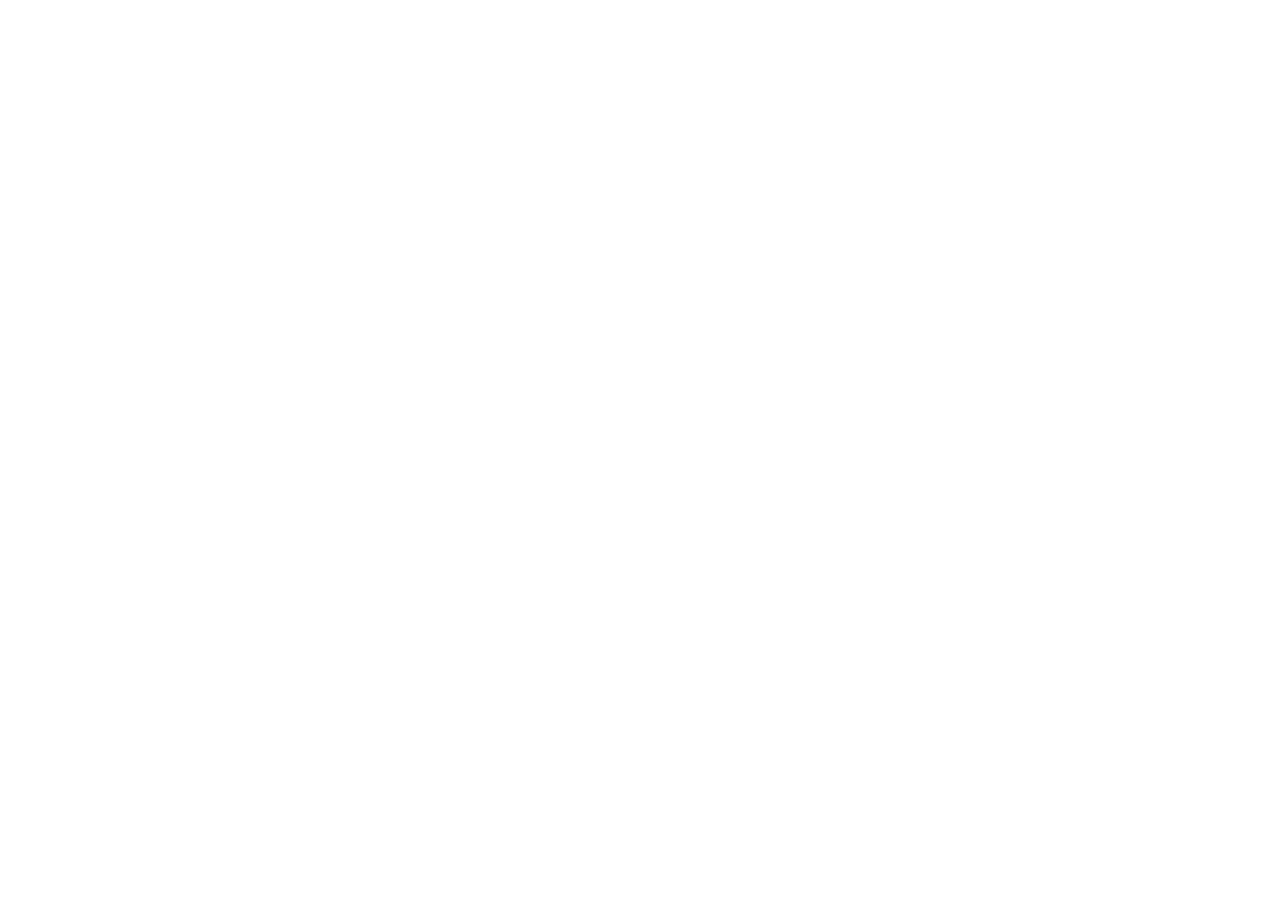
==== index.html @ 5c70a9cc "Added Boilerplate html code to index.html file and linked index.css and blog.html to it" ====
<!DOCTYPE html>
<html lang="en">

<head>
    <meta charset="UTF-8">
    <meta name="viewport" content="width=device-width, initial-scale=1.0">
    <title>Home</title>
    <link href="css/index.css" rel="stylesheet" type="text/css">
    <link href="html/blog.html" rel="stylesheet" type="text/html">
</head>

<body>

</body>

</html>
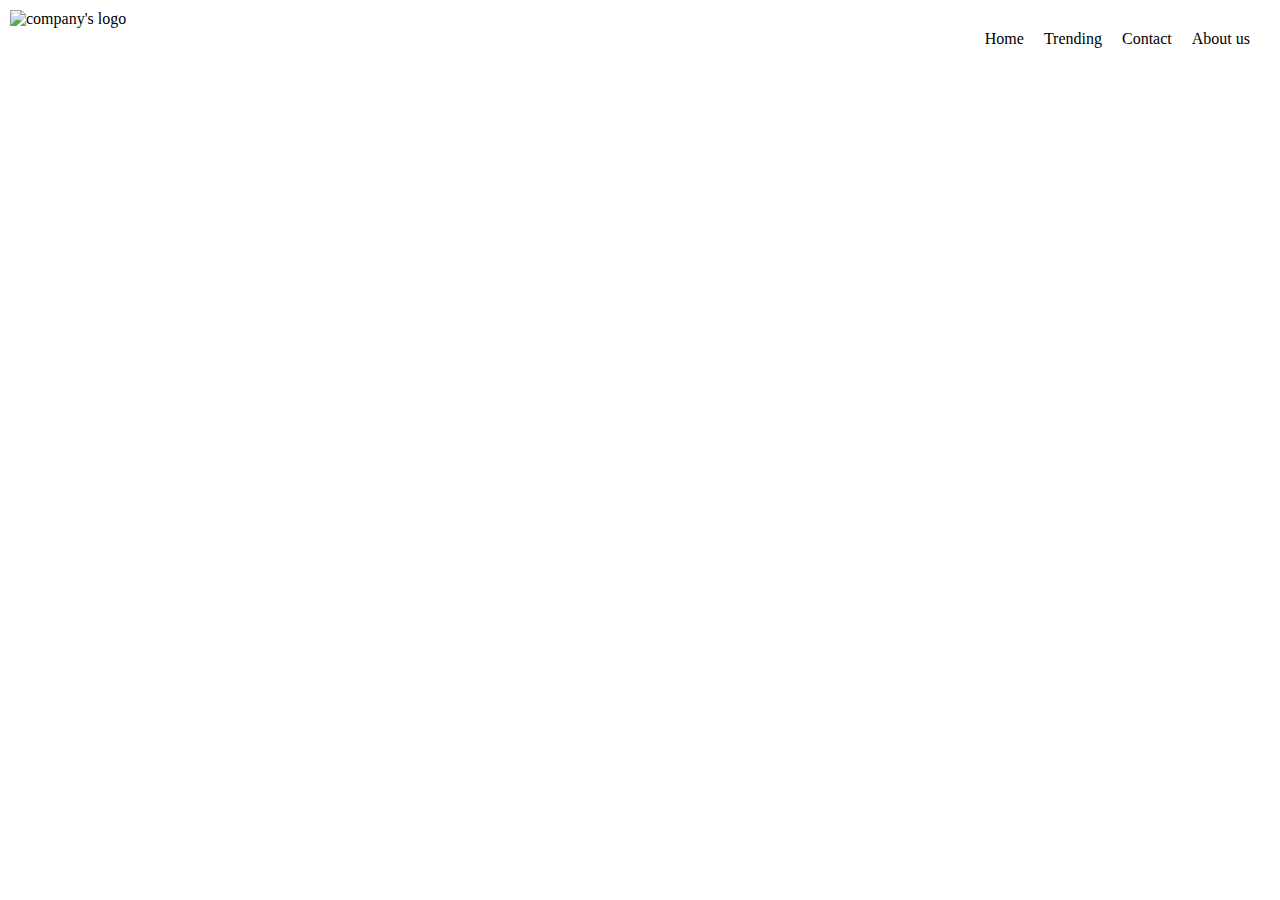
==== commit da74dbda: "added nav bar to index.html" ====
--- a/index.html
+++ b/index.html
@@ -11,6 +11,20 @@
 
 <body>
 
+    <header class="nav-bar">
+        <div class="logo">
+            <img src="images/logo.png" alt="company's logo" />
+        </div>
+
+        <div class="nav">
+            <a href="#">Home</a>
+            <a href="#">Trending</a>
+            <a href="#">Contact</a>
+            <a href="#">About us</a>
+        </div>
+
+    </header>
+
 </body>
 
 </html>--- a/css/index.css
+++ b/css/index.css
@@ -0,0 +1,60 @@
+*{
+    box-sizing: border-box;
+    /*border: 1px solid black;
+    */
+}
+
+body{
+    width: 100%;
+    margin: 0;
+    padding: 0;
+}
+
+/*********** NAV BAR**************/
+/*********************************/
+
+.nav-bar{
+    display: block;
+    width: 100%;
+}
+
+.logo{
+    text-align: center;
+    padding: 10px 10px 0 10px;
+}
+.nav{
+    padding: 20px;
+    display:flex;
+    flex-direction: column;
+}
+.nav a{
+    padding: 10px;
+    text-align: center;
+    text-decoration: none;
+    color: black;
+}
+
+.nav a:hover{
+    color: white;
+    background-color:black;
+}
+
+@media(min-width:600px){
+    .nav-bar{
+        display: grid;
+        grid-template-areas: "bd hd hd hd";
+    }
+    .logo{
+        grid-area: bd;
+        text-align:start;
+    } 
+    .nav{
+        display:flex;
+        flex-direction: row;
+        grid-area: hd;
+        justify-content: flex-end;
+    }
+    
+    
+}
+*/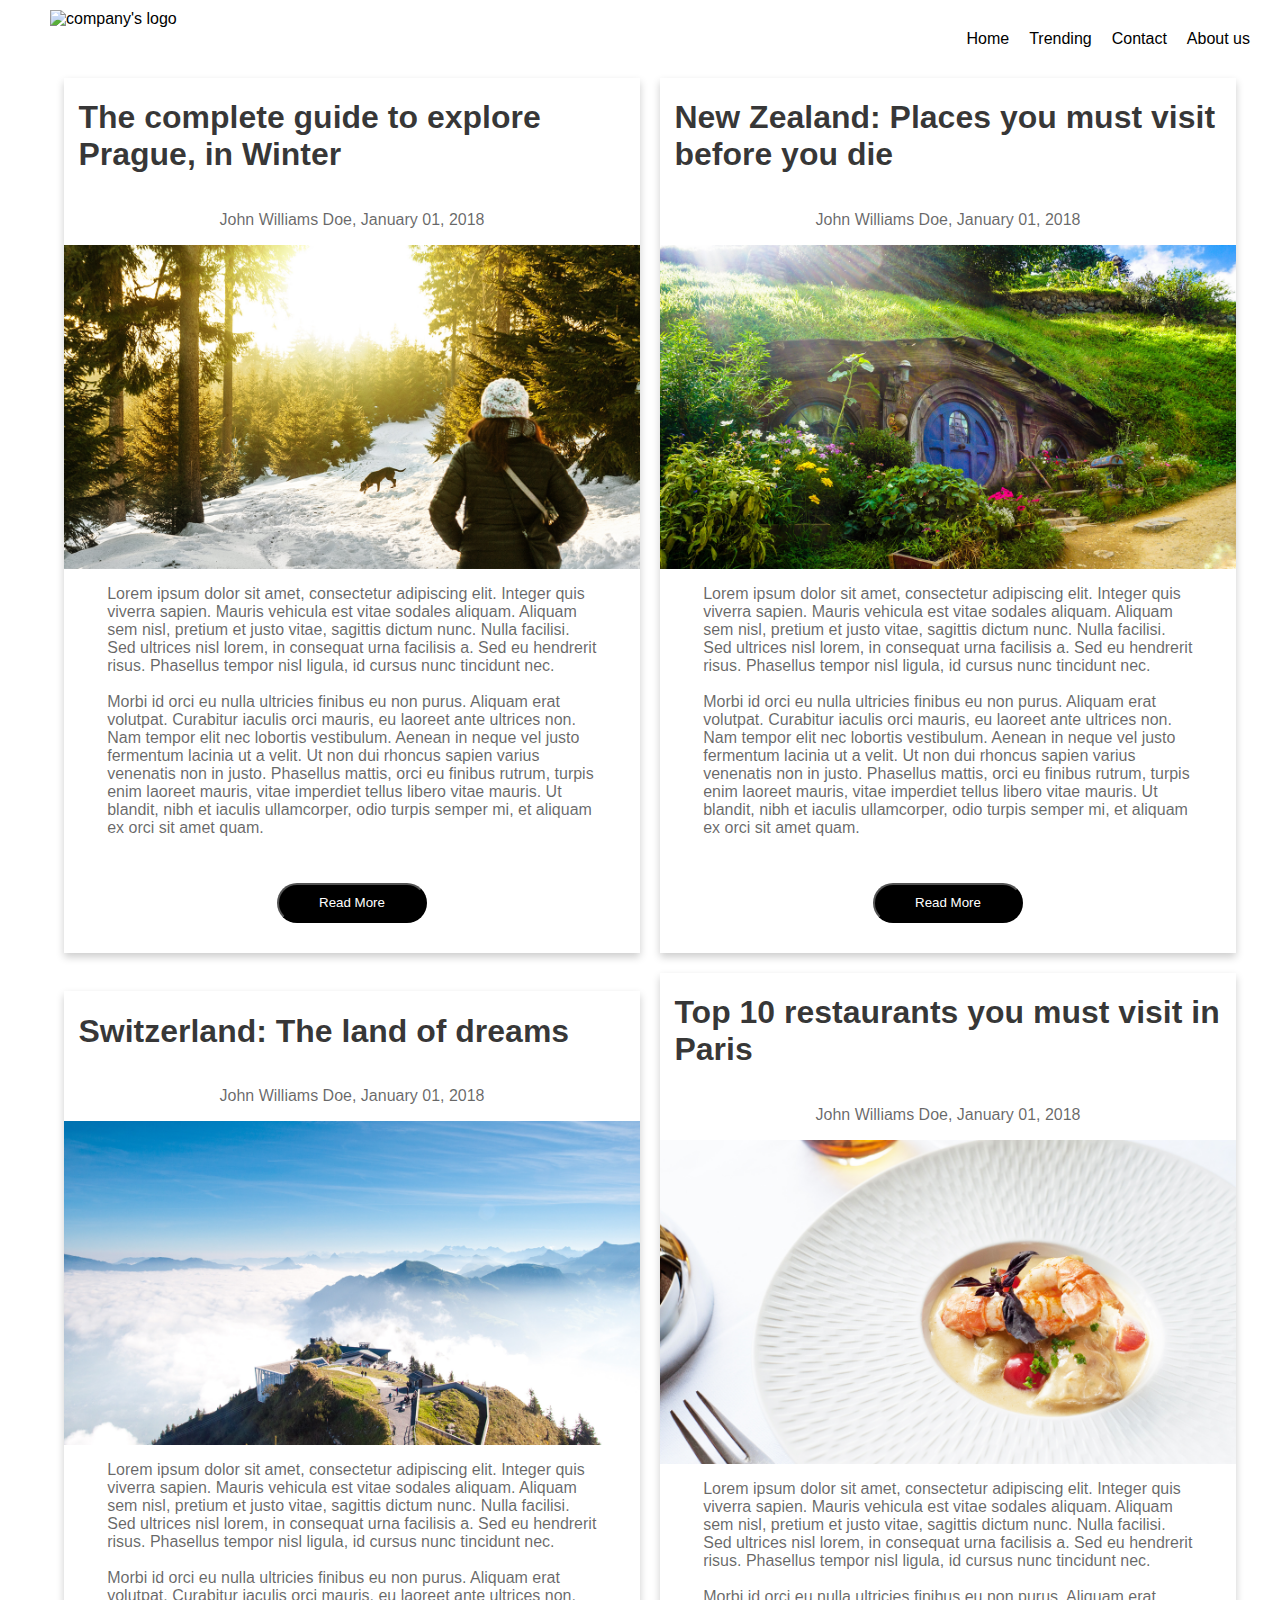
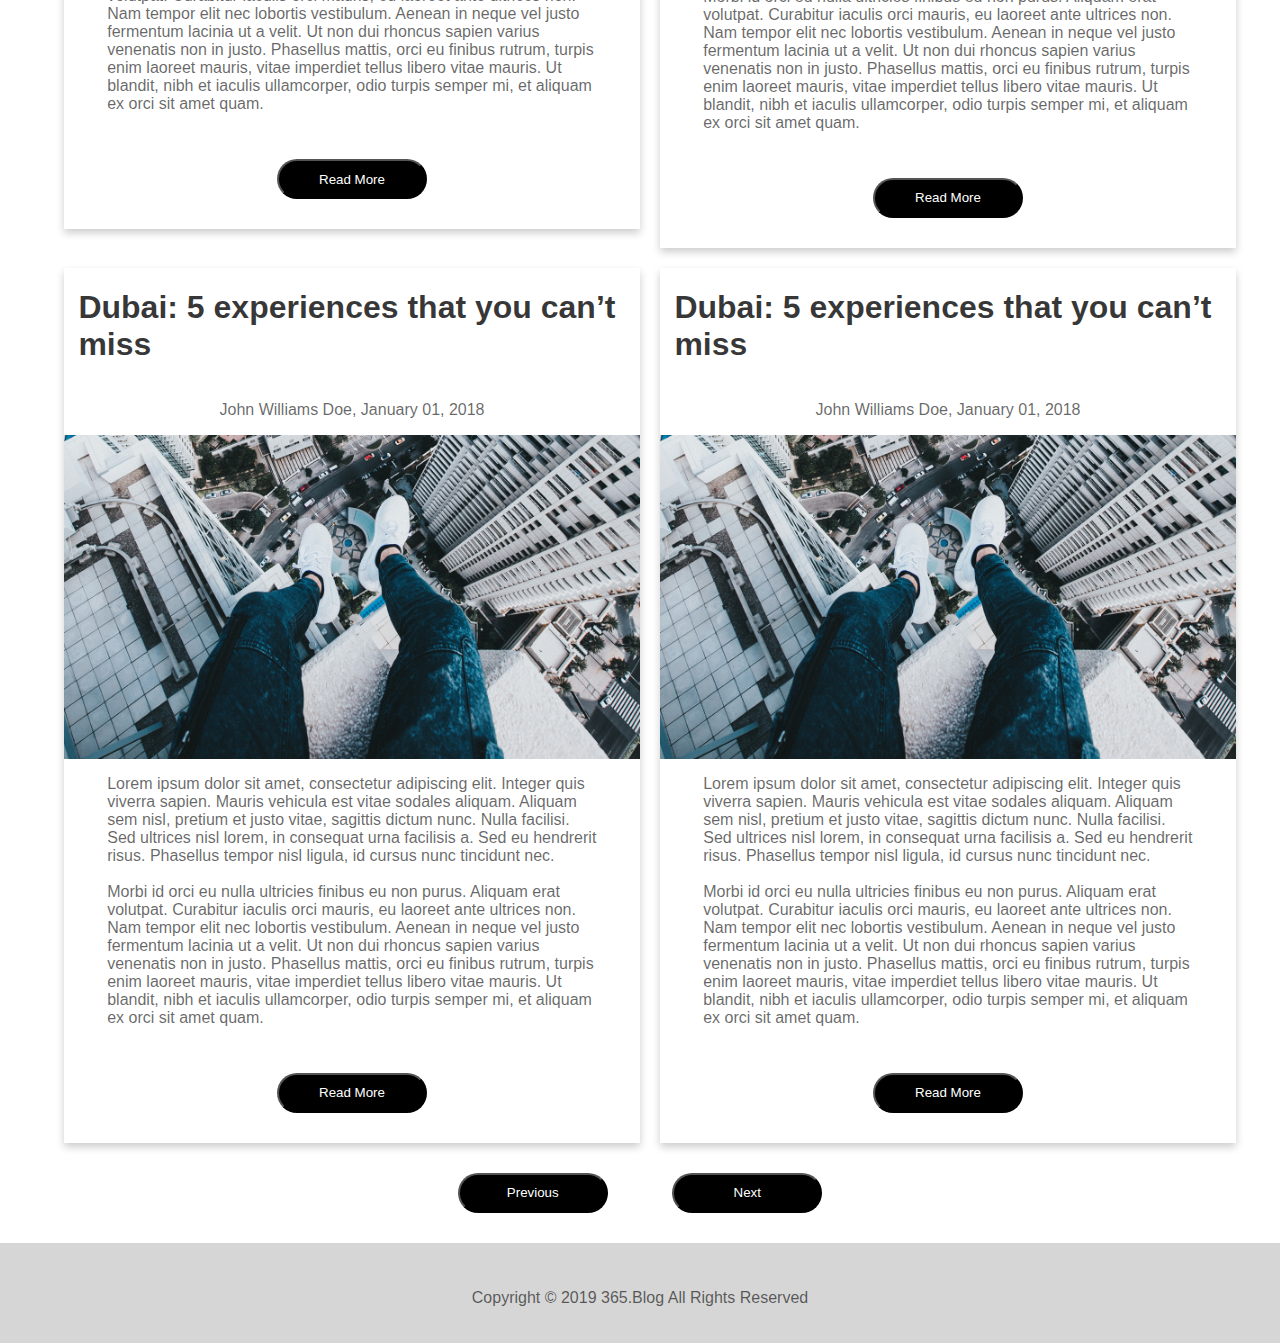
==== commit 409bd278: "Added Images and work with index.html and index.css " add buttons and card "" ====
--- a/index.html
+++ b/index.html
@@ -25,6 +25,160 @@
 
     </header>
 
+    <section class="blog-feed">
+        <div class="card">
+            <h1>The complete guide to explore
+                Prague, in Winter</h1>
+            <div class="user-details">
+                <p>John Williams Doe, January 01, 2018</p>
+            </div>
+            <img src="images/travel.png" alt="walking on snow" style="width: 100%;" />
+            <p class="user-blog-content">Lorem ipsum dolor sit amet, consectetur adipiscing elit. Integer quis viverra
+                sapien. Mauris vehicula est
+                vitae sodales aliquam. Aliquam sem nisl, pretium et justo vitae, sagittis dictum nunc. Nulla facilisi.
+                Sed ultrices nisl lorem, in consequat urna facilisis a. Sed eu hendrerit risus. Phasellus tempor nisl
+                ligula, id cursus nunc tincidunt nec.<br /><br />
+
+                Morbi id orci eu nulla ultricies finibus eu non purus. Aliquam erat volutpat. Curabitur iaculis orci
+                mauris, eu laoreet ante ultrices non. Nam tempor elit nec lobortis vestibulum. Aenean in neque vel justo
+                fermentum lacinia ut a velit. Ut non dui rhoncus sapien varius venenatis non in justo. Phasellus mattis,
+                orci eu finibus rutrum, turpis enim laoreet mauris, vitae imperdiet tellus libero vitae mauris. Ut
+                blandit, nibh et iaculis ullamcorper, odio turpis semper mi, et aliquam ex orci sit amet quam.
+
+            </p>
+            <button class="read-more-btn">Read More</button>
+        </div>
+
+        <div class="card">
+            <h1>New Zealand: Places you must visit before you die</h1>
+            <div class="user-details">
+                <p>John Williams Doe, January 01, 2018</p>
+            </div>
+            <img src="images/house.png" alt="walking on snow" style="width: 100%;" />
+            <p class="user-blog-content">Lorem ipsum dolor sit amet, consectetur adipiscing elit. Integer quis viverra
+                sapien. Mauris vehicula est
+                vitae sodales aliquam. Aliquam sem nisl, pretium et justo vitae, sagittis dictum nunc. Nulla facilisi.
+                Sed ultrices nisl lorem, in consequat urna facilisis a. Sed eu hendrerit risus. Phasellus tempor nisl
+                ligula, id cursus nunc tincidunt nec.<br /><br />
+
+                Morbi id orci eu nulla ultricies finibus eu non purus. Aliquam erat volutpat. Curabitur iaculis orci
+                mauris, eu laoreet ante ultrices non. Nam tempor elit nec lobortis vestibulum. Aenean in neque vel justo
+                fermentum lacinia ut a velit. Ut non dui rhoncus sapien varius venenatis non in justo. Phasellus mattis,
+                orci eu finibus rutrum, turpis enim laoreet mauris, vitae imperdiet tellus libero vitae mauris. Ut
+                blandit, nibh et iaculis ullamcorper, odio turpis semper mi, et aliquam ex orci sit amet quam.
+
+            </p>
+            <button class="read-more-btn">Read More</button>
+        </div>
+
+        <div class="card">
+            <h1>Switzerland: The land of dreams</h1>
+            <div class="user-details">
+                <p>John Williams Doe, January 01, 2018</p>
+            </div>
+            <img src="images/mountain.png" alt="walking on snow" style="width: 100%;" />
+            <p class="user-blog-content">Lorem ipsum dolor sit amet, consectetur adipiscing elit. Integer quis viverra
+                sapien. Mauris vehicula est
+                vitae sodales aliquam. Aliquam sem nisl, pretium et justo vitae, sagittis dictum nunc. Nulla facilisi.
+                Sed ultrices nisl lorem, in consequat urna facilisis a. Sed eu hendrerit risus. Phasellus tempor nisl
+                ligula, id cursus nunc tincidunt nec.<br /><br />
+
+                Morbi id orci eu nulla ultricies finibus eu non purus. Aliquam erat volutpat. Curabitur iaculis orci
+                mauris, eu laoreet ante ultrices non. Nam tempor elit nec lobortis vestibulum. Aenean in neque vel justo
+                fermentum lacinia ut a velit. Ut non dui rhoncus sapien varius venenatis non in justo. Phasellus mattis,
+                orci eu finibus rutrum, turpis enim laoreet mauris, vitae imperdiet tellus libero vitae mauris. Ut
+                blandit, nibh et iaculis ullamcorper, odio turpis semper mi, et aliquam ex orci sit amet quam.
+
+            </p>
+            <button class="read-more-btn">Read More</button>
+        </div>
+
+
+        <div class="card">
+            <h1>Top 10 restaurants you must
+                visit in Paris</h1>
+            <div class="user-details">
+                <p>John Williams Doe, January 01, 2018</p>
+            </div>
+            <img src="images/food.png" alt="walking on snow" style="width: 100%;" />
+            <p class="user-blog-content">Lorem ipsum dolor sit amet, consectetur adipiscing elit. Integer quis viverra
+                sapien. Mauris vehicula est
+                vitae sodales aliquam. Aliquam sem nisl, pretium et justo vitae, sagittis dictum nunc. Nulla facilisi.
+                Sed ultrices nisl lorem, in consequat urna facilisis a. Sed eu hendrerit risus. Phasellus tempor nisl
+                ligula, id cursus nunc tincidunt nec.<br /><br />
+
+                Morbi id orci eu nulla ultricies finibus eu non purus. Aliquam erat volutpat. Curabitur iaculis orci
+                mauris, eu laoreet ante ultrices non. Nam tempor elit nec lobortis vestibulum. Aenean in neque vel justo
+                fermentum lacinia ut a velit. Ut non dui rhoncus sapien varius venenatis non in justo. Phasellus mattis,
+                orci eu finibus rutrum, turpis enim laoreet mauris, vitae imperdiet tellus libero vitae mauris. Ut
+                blandit, nibh et iaculis ullamcorper, odio turpis semper mi, et aliquam ex orci sit amet quam.
+
+            </p>
+            <button class="read-more-btn">Read More</button>
+        </div>
+
+        <div class="card">
+            <h1>Dubai: 5 experiences that you
+                can’t miss</h1>
+            <div class="user-details">
+                <p>John Williams Doe, January 01, 2018</p>
+            </div>
+            <img src="images/sitting.png" alt="walking on snow" style="width: 100%;" />
+            <p class="user-blog-content">Lorem ipsum dolor sit amet, consectetur adipiscing elit. Integer quis viverra
+                sapien. Mauris vehicula est
+                vitae sodales aliquam. Aliquam sem nisl, pretium et justo vitae, sagittis dictum nunc. Nulla facilisi.
+                Sed ultrices nisl lorem, in consequat urna facilisis a. Sed eu hendrerit risus. Phasellus tempor nisl
+                ligula, id cursus nunc tincidunt nec.<br /><br />
+
+                Morbi id orci eu nulla ultricies finibus eu non purus. Aliquam erat volutpat. Curabitur iaculis orci
+                mauris, eu laoreet ante ultrices non. Nam tempor elit nec lobortis vestibulum. Aenean in neque vel justo
+                fermentum lacinia ut a velit. Ut non dui rhoncus sapien varius venenatis non in justo. Phasellus mattis,
+                orci eu finibus rutrum, turpis enim laoreet mauris, vitae imperdiet tellus libero vitae mauris. Ut
+                blandit, nibh et iaculis ullamcorper, odio turpis semper mi, et aliquam ex orci sit amet quam.
+
+            </p>
+            <button class="read-more-btn">Read More</button>
+        </div>
+        <div class="card">
+            <h1>Dubai: 5 experiences that you
+                can’t miss</h1>
+            <div class="user-details">
+                <p>John Williams Doe, January 01, 2018</p>
+            </div>
+            <img src="images/sitting.png" alt="walking on snow" style="width: 100%;" />
+            <p class="user-blog-content">Lorem ipsum dolor sit amet, consectetur adipiscing elit. Integer quis viverra
+                sapien. Mauris vehicula est
+                vitae sodales aliquam. Aliquam sem nisl, pretium et justo vitae, sagittis dictum nunc. Nulla facilisi.
+                Sed ultrices nisl lorem, in consequat urna facilisis a. Sed eu hendrerit risus. Phasellus tempor nisl
+                ligula, id cursus nunc tincidunt nec.<br /><br />
+
+                Morbi id orci eu nulla ultricies finibus eu non purus. Aliquam erat volutpat. Curabitur iaculis orci
+                mauris, eu laoreet ante ultrices non. Nam tempor elit nec lobortis vestibulum. Aenean in neque vel justo
+                fermentum lacinia ut a velit. Ut non dui rhoncus sapien varius venenatis non in justo. Phasellus mattis,
+                orci eu finibus rutrum, turpis enim laoreet mauris, vitae imperdiet tellus libero vitae mauris. Ut
+                blandit, nibh et iaculis ullamcorper, odio turpis semper mi, et aliquam ex orci sit amet quam.
+
+            </p>
+            <button class="read-more-btn">Read More</button>
+        </div>
+
+
+    </section>
+
+    <section class="next-prev-page">
+        <div class="next-prev">
+            <button class="btn">Previous</button>
+            <button class="btn">Next</button>
+        </div>
+    </section>
+
+    <footer>
+        <div class="footer" style="text-align: center;background-color:rgb(214, 214, 214); height:100px; padding: 30px">
+            <p>Copyright © 2019 365.Blog All Rights Reserved
+            </p>
+        </div>
+    </footer>
+
 </body>
 
 </html>--- a/css/index.css
+++ b/css/index.css
@@ -5,9 +5,18 @@
 }
 
 body{
+    font-family: Roboto, sans-serif;
     width: 100%;
     margin: 0;
     padding: 0;
+}
+
+h1{
+    color: rgba(0, 0, 0, 0.781);
+}
+
+p{
+    color: rgba(0, 0, 0, 0.603);
 }
 
 /*********** NAV BAR**************/
@@ -20,7 +29,7 @@
 
 .logo{
     text-align: center;
-    padding: 10px 10px 0 10px;
+    padding: 10px 10px 0 50px;
 }
 .nav{
     padding: 20px;
@@ -38,8 +47,63 @@
     color: white;
     background-color:black;
 }
+/********************************BLOG FEED ********************************/
+/****************************************************************/
+/****************************************************************/
 
-@media(min-width:600px){
+.blog-feed{
+    width: 90%;
+    margin: auto;
+}
+
+.card{
+    display: flex;
+    flex: 100%;
+    max-width: 100%;
+    flex-direction: column;
+    align-items: center;
+    box-shadow: 0 4px 8px 0 rgba(0,0,0,0.2);
+    transition: 0.3s;
+    margin: 30px;
+}
+
+.card:hover {
+    box-shadow: 0 8px 16px 0 rgba(0,0,0,0.2);
+}
+
+.card > h1{
+    width:95%;
+}
+.read-more-btn ,.btn{
+    width: 150px;
+    height: 40px;
+    border-radius: 20px;
+    background-color:black;
+    color: white;
+    margin: 30px;
+}
+
+.read-more-btn:hover,.btn:hover{
+    background-color: white;
+    color: black;
+    border-color: black;
+}
+
+.user-blog-content{
+    width: 85%;
+}
+
+.next-prev-page{
+    margin: auto;
+    text-align: center;
+}
+
+
+/********************************MEDIA QUERIES********************************/
+/****************************************************************/
+/****************************************************************/
+
+@media(min-width:700px){
     .nav-bar{
         display: grid;
         grid-template-areas: "bd hd hd hd";
@@ -53,8 +117,17 @@
         flex-direction: row;
         grid-area: hd;
         justify-content: flex-end;
+    }  
+
+    .blog-feed{
+        display:grid;
+        grid-template-columns: 50% 50%;
+        grid-gap: 20px;
+    }
+
+    .card{
+        width:100%;
+        margin: auto;
     }
     
-    
 }
-*/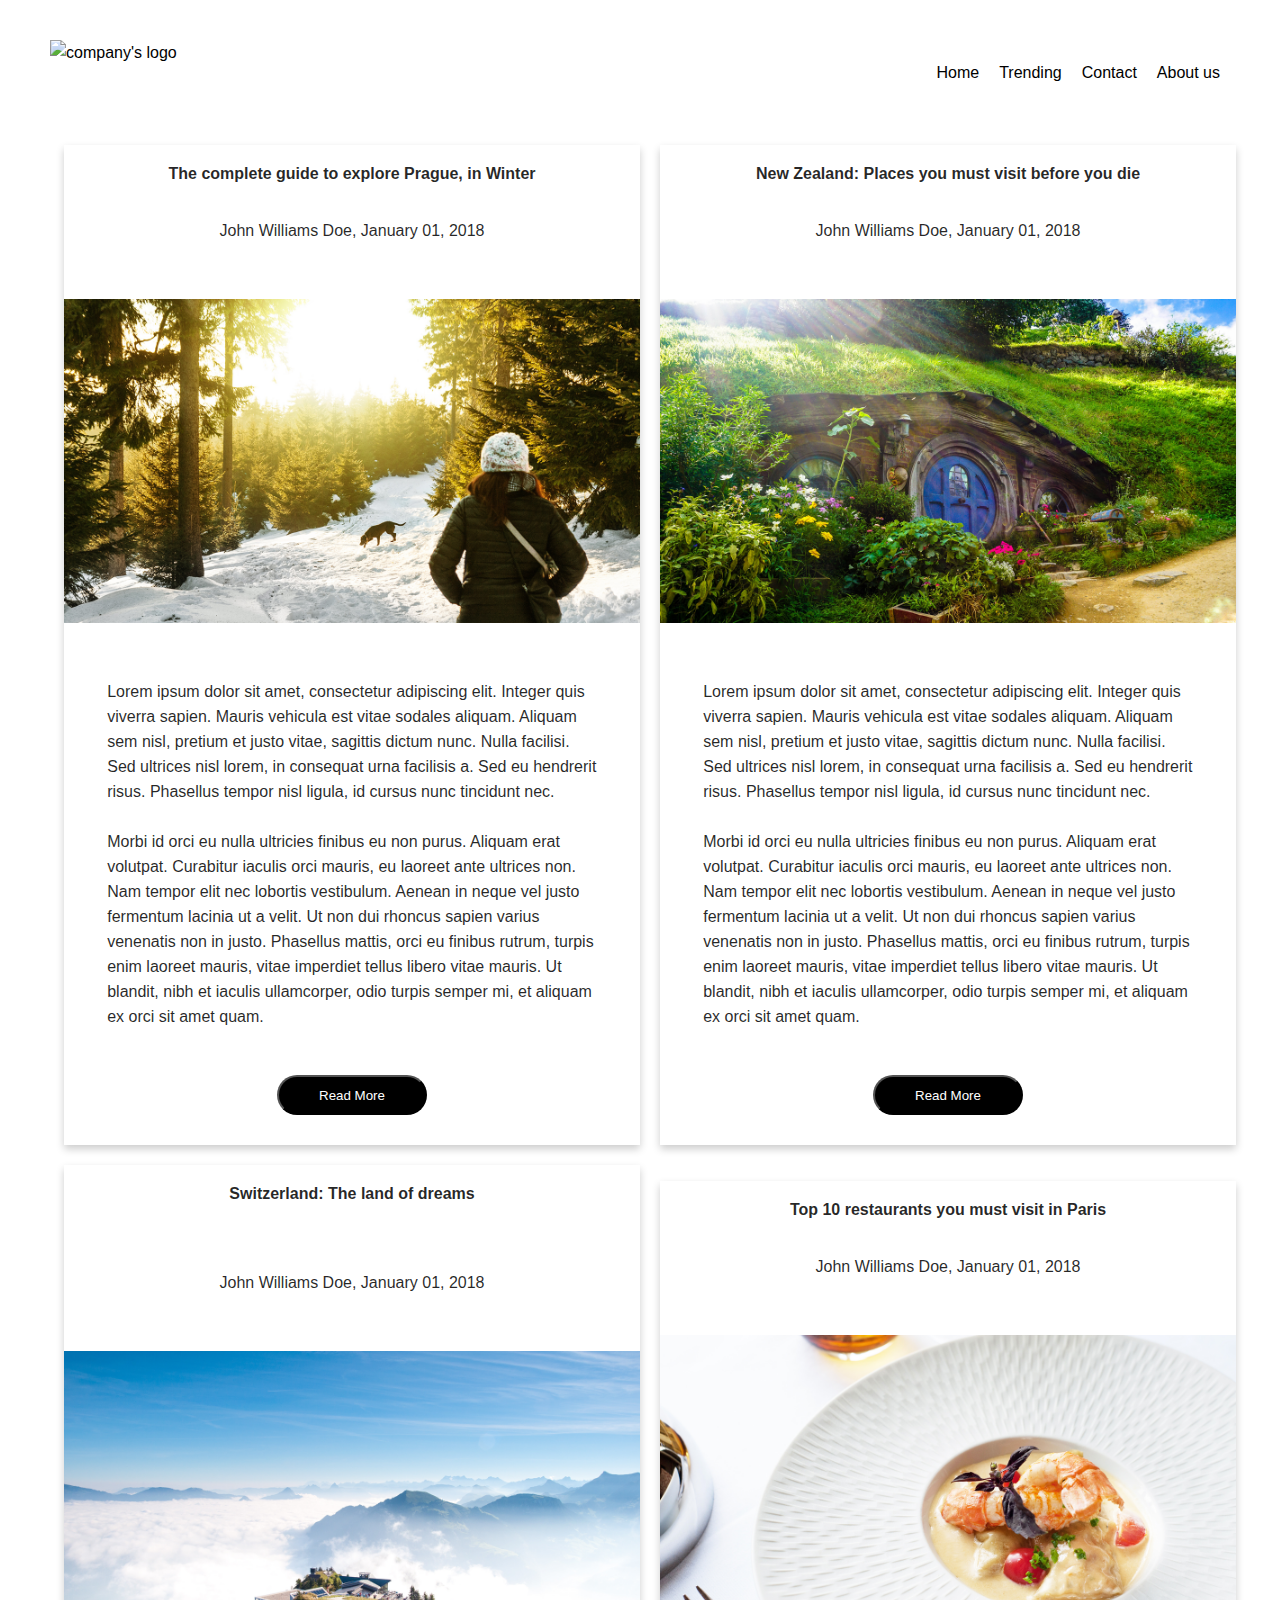
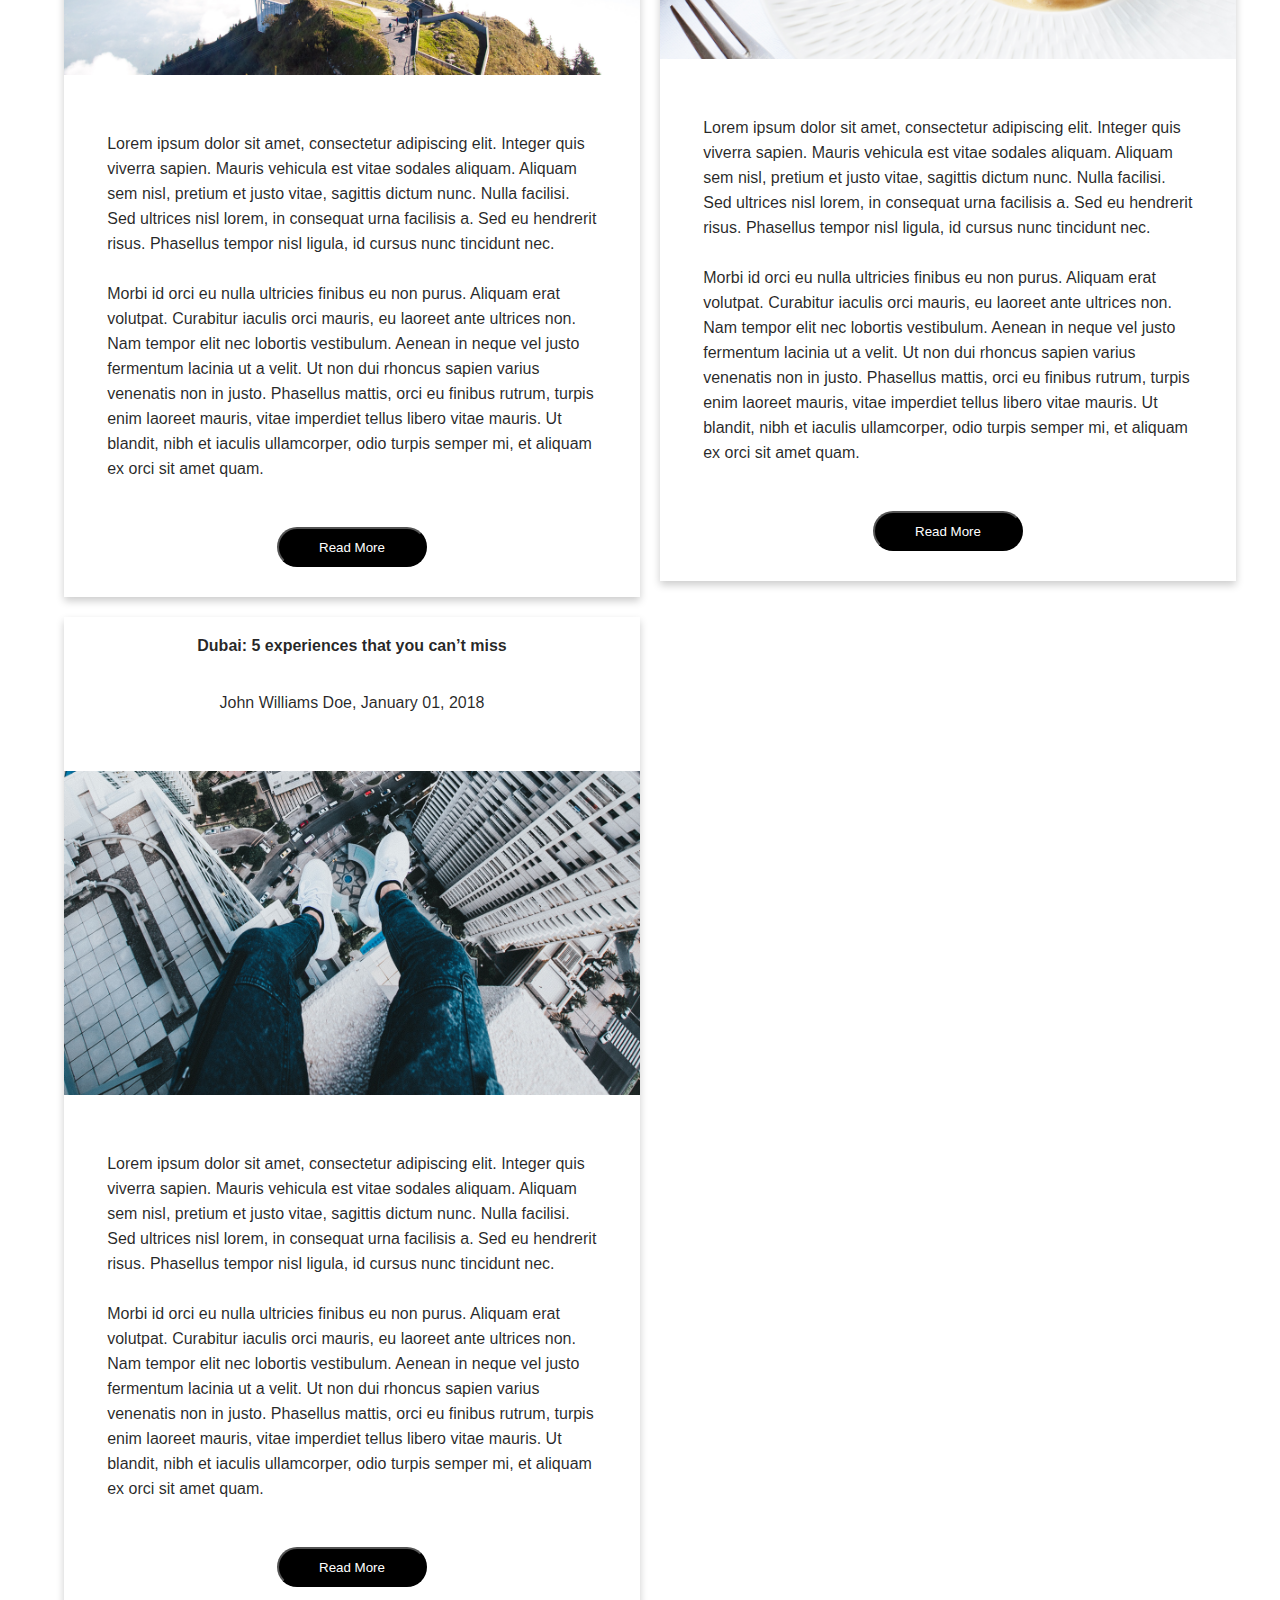
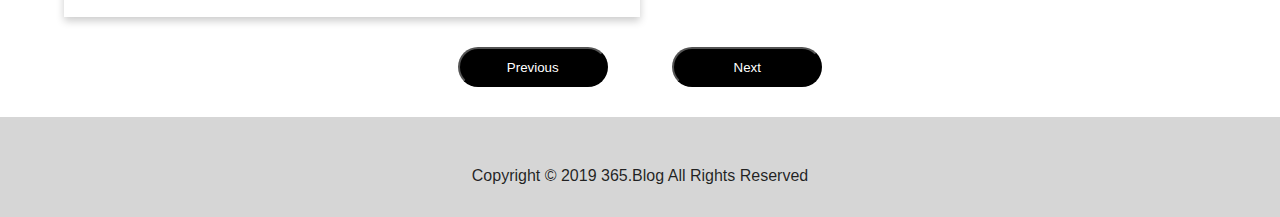
==== commit 918fa0ab: "Worked on blog.html and blog.css files" ====
--- a/index.html
+++ b/index.html
@@ -5,7 +5,7 @@
     <meta charset="UTF-8">
     <meta name="viewport" content="width=device-width, initial-scale=1.0">
     <title>Home</title>
-    <link href="css/index.css" rel="stylesheet" type="text/css">
+    <link href="css/style.css" rel="stylesheet" type="text/css">
     <link href="html/blog.html" rel="stylesheet" type="text/html">
 </head>
 
@@ -27,8 +27,8 @@
 
     <section class="blog-feed">
         <div class="card">
-            <h1>The complete guide to explore
-                Prague, in Winter</h1>
+            <p><strong>The complete guide to explore
+                    Prague, in Winter</strong></p>
             <div class="user-details">
                 <p>John Williams Doe, January 01, 2018</p>
             </div>
@@ -46,11 +46,11 @@
                 blandit, nibh et iaculis ullamcorper, odio turpis semper mi, et aliquam ex orci sit amet quam.
 
             </p>
-            <button class="read-more-btn">Read More</button>
+            <button class="read-more-btn"><a href="html/blog.html">Read More</a></button>
         </div>
 
         <div class="card">
-            <h1>New Zealand: Places you must visit before you die</h1>
+            <p><strong>New Zealand: Places you must visit before you die</strong></p>
             <div class="user-details">
                 <p>John Williams Doe, January 01, 2018</p>
             </div>
@@ -68,35 +68,43 @@
                 blandit, nibh et iaculis ullamcorper, odio turpis semper mi, et aliquam ex orci sit amet quam.
 
             </p>
-            <button class="read-more-btn">Read More</button>
+            <button class="read-more-btn"><a href="html/blog.html">Read More</a></button>
         </div>
 
         <div class="card">
-            <h1>Switzerland: The land of dreams</h1>
-            <div class="user-details">
-                <p>John Williams Doe, January 01, 2018</p>
-            </div>
-            <img src="images/mountain.png" alt="walking on snow" style="width: 100%;" />
-            <p class="user-blog-content">Lorem ipsum dolor sit amet, consectetur adipiscing elit. Integer quis viverra
-                sapien. Mauris vehicula est
-                vitae sodales aliquam. Aliquam sem nisl, pretium et justo vitae, sagittis dictum nunc. Nulla facilisi.
-                Sed ultrices nisl lorem, in consequat urna facilisis a. Sed eu hendrerit risus. Phasellus tempor nisl
-                ligula, id cursus nunc tincidunt nec.<br /><br />
+            <p><strong>Switzerland: The land of dreams</strong>
+                <p>
+                    <div class="user-details">
+                        <p>John Williams Doe, January 01, 2018</p>
+                    </div>
+                    <img src="images/mountain.png" alt="walking on snow" style="width: 100%;" />
+                    <p class="user-blog-content">Lorem ipsum dolor sit amet, consectetur adipiscing elit. Integer quis
+                        viverra
+                        sapien. Mauris vehicula est
+                        vitae sodales aliquam. Aliquam sem nisl, pretium et justo vitae, sagittis dictum nunc. Nulla
+                        facilisi.
+                        Sed ultrices nisl lorem, in consequat urna facilisis a. Sed eu hendrerit risus. Phasellus tempor
+                        nisl
+                        ligula, id cursus nunc tincidunt nec.<br /><br />
 
-                Morbi id orci eu nulla ultricies finibus eu non purus. Aliquam erat volutpat. Curabitur iaculis orci
-                mauris, eu laoreet ante ultrices non. Nam tempor elit nec lobortis vestibulum. Aenean in neque vel justo
-                fermentum lacinia ut a velit. Ut non dui rhoncus sapien varius venenatis non in justo. Phasellus mattis,
-                orci eu finibus rutrum, turpis enim laoreet mauris, vitae imperdiet tellus libero vitae mauris. Ut
-                blandit, nibh et iaculis ullamcorper, odio turpis semper mi, et aliquam ex orci sit amet quam.
+                        Morbi id orci eu nulla ultricies finibus eu non purus. Aliquam erat volutpat. Curabitur iaculis
+                        orci
+                        mauris, eu laoreet ante ultrices non. Nam tempor elit nec lobortis vestibulum. Aenean in neque
+                        vel justo
+                        fermentum lacinia ut a velit. Ut non dui rhoncus sapien varius venenatis non in justo. Phasellus
+                        mattis,
+                        orci eu finibus rutrum, turpis enim laoreet mauris, vitae imperdiet tellus libero vitae mauris.
+                        Ut
+                        blandit, nibh et iaculis ullamcorper, odio turpis semper mi, et aliquam ex orci sit amet quam.
 
-            </p>
-            <button class="read-more-btn">Read More</button>
+                    </p>
+                    <button class="read-more-btn"><a href="html/blog.html">Read More</a></button>
         </div>
 
 
         <div class="card">
-            <h1>Top 10 restaurants you must
-                visit in Paris</h1>
+            <p><strong>Top 10 restaurants you must
+                    visit in Paris</strong></p>
             <div class="user-details">
                 <p>John Williams Doe, January 01, 2018</p>
             </div>
@@ -114,12 +122,12 @@
                 blandit, nibh et iaculis ullamcorper, odio turpis semper mi, et aliquam ex orci sit amet quam.
 
             </p>
-            <button class="read-more-btn">Read More</button>
+            <button class="read-more-btn"><a href="html/blog.html">Read More</a></button>
         </div>
 
         <div class="card">
-            <h1>Dubai: 5 experiences that you
-                can’t miss</h1>
+            <p><strong>Dubai: 5 experiences that you
+                    can’t miss</strong></p>
             <div class="user-details">
                 <p>John Williams Doe, January 01, 2018</p>
             </div>
@@ -137,31 +145,8 @@
                 blandit, nibh et iaculis ullamcorper, odio turpis semper mi, et aliquam ex orci sit amet quam.
 
             </p>
-            <button class="read-more-btn">Read More</button>
+            <button class="read-more-btn"><a href="html/blog.html">Read More</a></button>
         </div>
-        <div class="card">
-            <h1>Dubai: 5 experiences that you
-                can’t miss</h1>
-            <div class="user-details">
-                <p>John Williams Doe, January 01, 2018</p>
-            </div>
-            <img src="images/sitting.png" alt="walking on snow" style="width: 100%;" />
-            <p class="user-blog-content">Lorem ipsum dolor sit amet, consectetur adipiscing elit. Integer quis viverra
-                sapien. Mauris vehicula est
-                vitae sodales aliquam. Aliquam sem nisl, pretium et justo vitae, sagittis dictum nunc. Nulla facilisi.
-                Sed ultrices nisl lorem, in consequat urna facilisis a. Sed eu hendrerit risus. Phasellus tempor nisl
-                ligula, id cursus nunc tincidunt nec.<br /><br />
-
-                Morbi id orci eu nulla ultricies finibus eu non purus. Aliquam erat volutpat. Curabitur iaculis orci
-                mauris, eu laoreet ante ultrices non. Nam tempor elit nec lobortis vestibulum. Aenean in neque vel justo
-                fermentum lacinia ut a velit. Ut non dui rhoncus sapien varius venenatis non in justo. Phasellus mattis,
-                orci eu finibus rutrum, turpis enim laoreet mauris, vitae imperdiet tellus libero vitae mauris. Ut
-                blandit, nibh et iaculis ullamcorper, odio turpis semper mi, et aliquam ex orci sit amet quam.
-
-            </p>
-            <button class="read-more-btn">Read More</button>
-        </div>
-
 
     </section>
 
--- a/css/style.css
+++ b/css/style.css
@@ -0,0 +1,139 @@
+*{
+    box-sizing: border-box;
+    /*border: 1px solid black;
+    */
+    line-height: 25px;
+}
+
+img{
+    margin: 40px 0 40px 0;
+}
+
+body{
+    font-family: Roboto, sans-serif;
+    width: 100%;
+    margin: 0;
+    padding: 0;
+}
+
+p{
+    color: rgba(0, 0, 0, 0.849);
+}
+
+a{
+    text-decoration: none;
+    color: white;
+}
+
+/*********** NAV BAR**************/
+/*********************************/
+
+.nav-bar{
+    display: block;
+    width: 100%;
+}
+
+.logo{
+    text-align: center;
+    padding: 0 10px 10px 50px;
+}
+.nav{
+    padding: 20px;
+    margin: 30px;
+    display:flex;
+    flex-direction: column;
+}
+.nav a{
+    padding: 10px;
+    text-align: center;
+    text-decoration: none;
+    color: black;
+}
+
+.nav a:hover{
+    color: white;
+    background-color:black;
+}
+/********************************BLOG FEED ********************************/
+/****************************************************************/
+/****************************************************************/
+
+.blog-feed{
+    width: 90%;
+    margin: auto;
+}
+
+.card{
+    display: flex;
+    flex: 100%;
+    max-width: 100%;
+    flex-direction: column;
+    align-items: center;
+    box-shadow: 0 4px 8px 0 rgba(0,0,0,0.2);
+    transition: 0.3s;
+    margin: 30px;
+}
+
+.card:hover {
+    box-shadow: 0 8px 16px 0 rgba(0,0,0,0.2);
+}
+
+.card > h1{
+    width:95%;
+}
+.read-more-btn ,.btn{
+    width: 150px;
+    height: 40px;
+    border-radius: 20px;
+    background-color:black;
+    color: white;
+    margin: 30px;
+}
+
+.read-more-btn:hover,.btn:hover{
+    background-color: rgba(36, 35, 35, 0.897);
+    border-color: black;
+}
+
+.user-blog-content{
+    width: 85%;
+}
+
+.next-prev-page{
+    margin: auto;
+    text-align: center;
+}
+
+
+/********************************MEDIA QUERIES********************************/
+/****************************************************************/
+/****************************************************************/
+
+@media(min-width:700px){
+    .nav-bar{
+        display: grid;
+        grid-template-areas: "bd hd hd hd";
+    }
+    .logo{
+        grid-area: bd;
+        text-align:start;
+    } 
+    .nav{
+        display:flex;
+        flex-direction: row;
+        grid-area: hd;
+        justify-content: flex-end;
+    }  
+
+    .blog-feed{
+        display:grid;
+        grid-template-columns: 50% 50%;
+        grid-gap: 20px;
+    }
+
+    .card{
+        width:100%;
+        margin: auto;
+    }
+    
+}
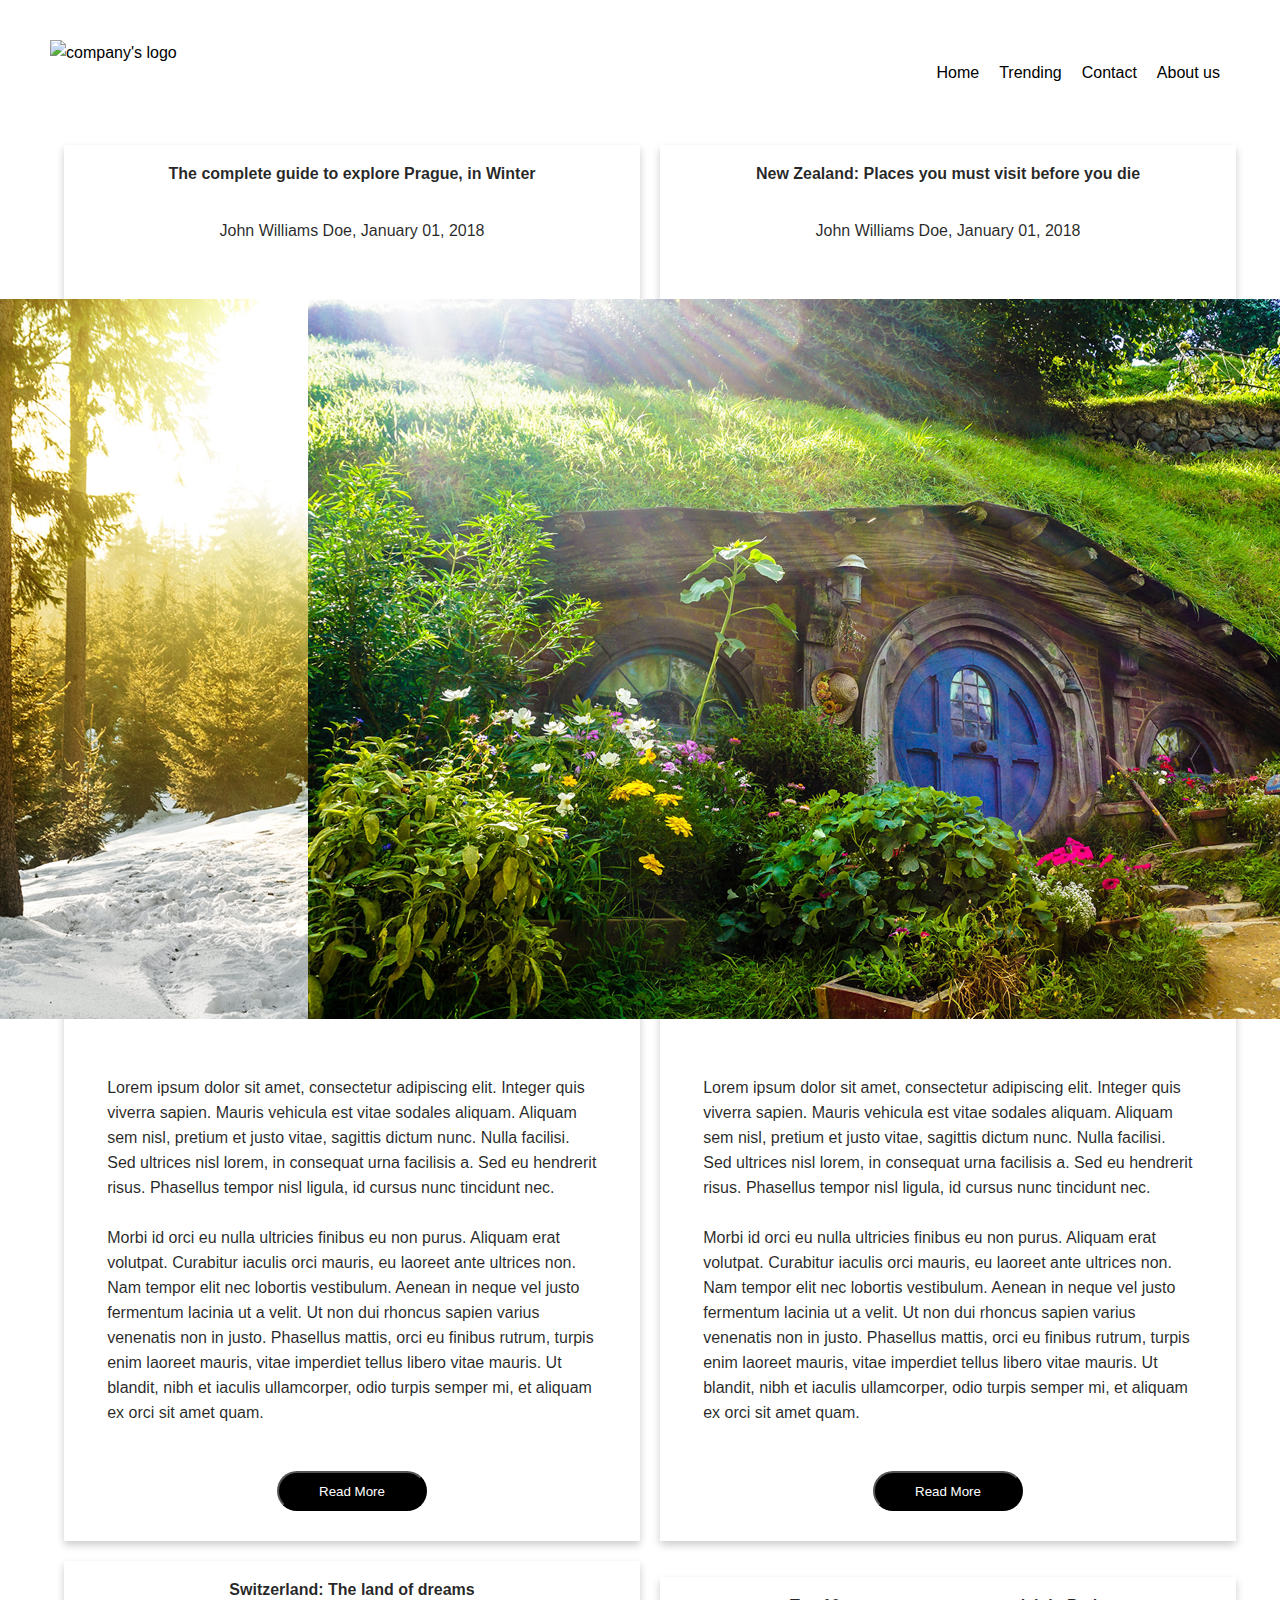
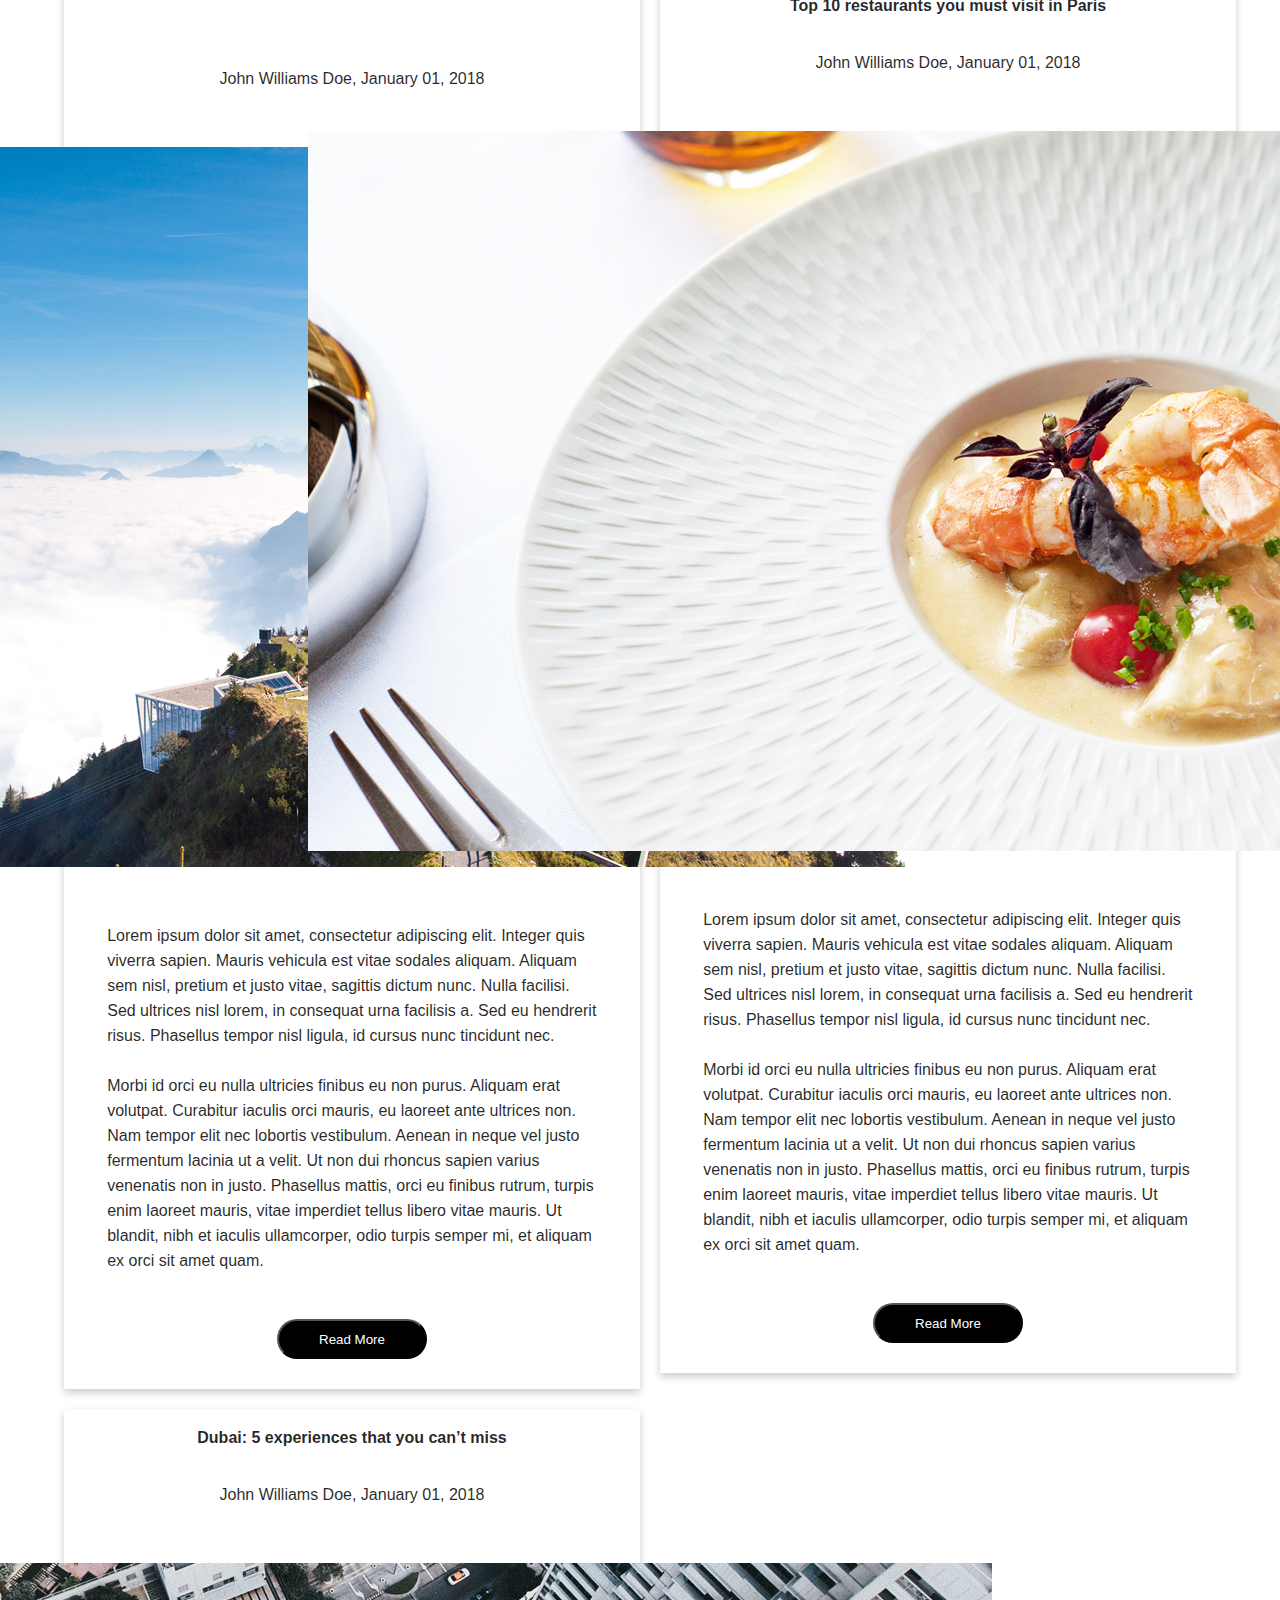
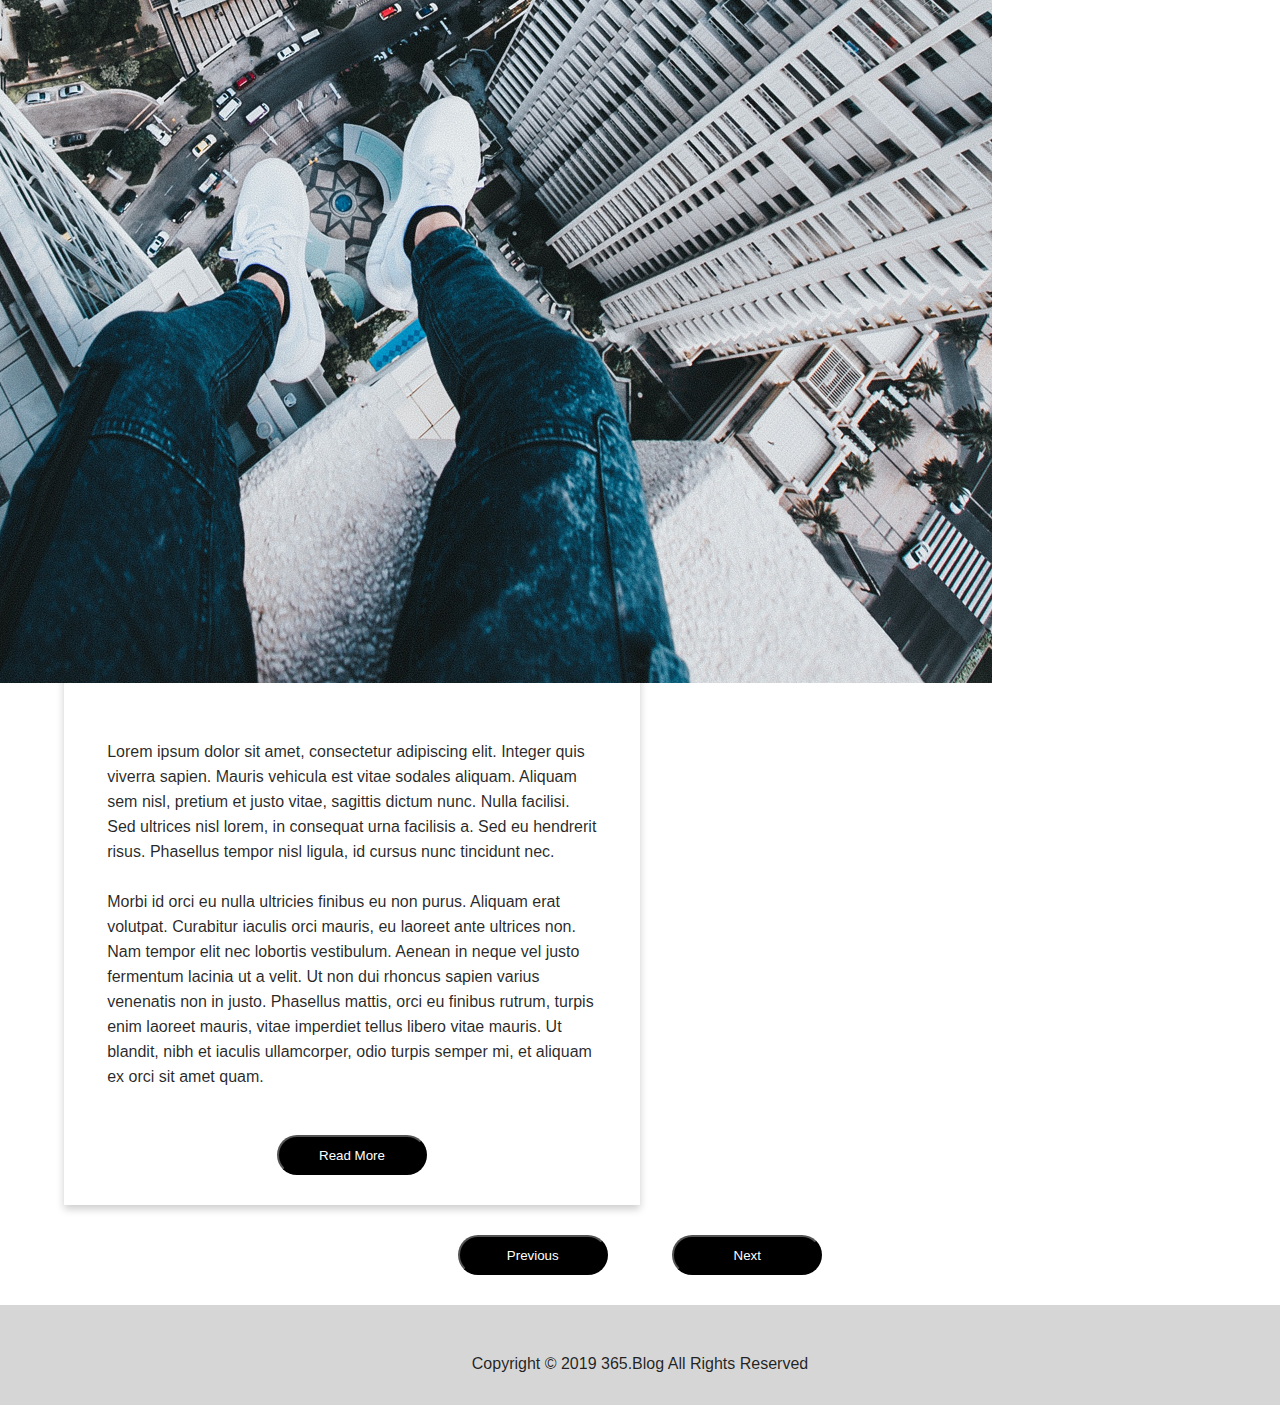
==== commit a3b44f75: "Remove <img> style" ====
--- a/index.html
+++ b/index.html
@@ -32,7 +32,7 @@
             <div class="user-details">
                 <p>John Williams Doe, January 01, 2018</p>
             </div>
-            <img src="images/travel.png" alt="walking on snow" style="width: 100%;" />
+            <img src="images/travel.png" alt="walking on snow" />
             <p class="user-blog-content">Lorem ipsum dolor sit amet, consectetur adipiscing elit. Integer quis viverra
                 sapien. Mauris vehicula est
                 vitae sodales aliquam. Aliquam sem nisl, pretium et justo vitae, sagittis dictum nunc. Nulla facilisi.
@@ -54,7 +54,7 @@
             <div class="user-details">
                 <p>John Williams Doe, January 01, 2018</p>
             </div>
-            <img src="images/house.png" alt="walking on snow" style="width: 100%;" />
+            <img src="images/house.png" alt="walking on snow" " />
             <p class="user-blog-content">Lorem ipsum dolor sit amet, consectetur adipiscing elit. Integer quis viverra
                 sapien. Mauris vehicula est
                 vitae sodales aliquam. Aliquam sem nisl, pretium et justo vitae, sagittis dictum nunc. Nulla facilisi.
@@ -77,7 +77,7 @@
                     <div class="user-details">
                         <p>John Williams Doe, January 01, 2018</p>
                     </div>
-                    <img src="images/mountain.png" alt="walking on snow" style="width: 100%;" />
+                    <img src="images/mountain.png" alt="walking on snow" " />
                     <p class="user-blog-content">Lorem ipsum dolor sit amet, consectetur adipiscing elit. Integer quis
                         viverra
                         sapien. Mauris vehicula est
@@ -108,7 +108,7 @@
             <div class="user-details">
                 <p>John Williams Doe, January 01, 2018</p>
             </div>
-            <img src="images/food.png" alt="walking on snow" style="width: 100%;" />
+            <img src="images/food.png" alt="walking on snow"  />
             <p class="user-blog-content">Lorem ipsum dolor sit amet, consectetur adipiscing elit. Integer quis viverra
                 sapien. Mauris vehicula est
                 vitae sodales aliquam. Aliquam sem nisl, pretium et justo vitae, sagittis dictum nunc. Nulla facilisi.
@@ -131,7 +131,7 @@
             <div class="user-details">
                 <p>John Williams Doe, January 01, 2018</p>
             </div>
-            <img src="images/sitting.png" alt="walking on snow" style="width: 100%;" />
+            <img src="images/sitting.png" alt="walking on snow"/>
             <p class="user-blog-content">Lorem ipsum dolor sit amet, consectetur adipiscing elit. Integer quis viverra
                 sapien. Mauris vehicula est
                 vitae sodales aliquam. Aliquam sem nisl, pretium et justo vitae, sagittis dictum nunc. Nulla facilisi.
@@ -166,4 +166,4 @@
 
 </body>
 
-</html>+</html>
